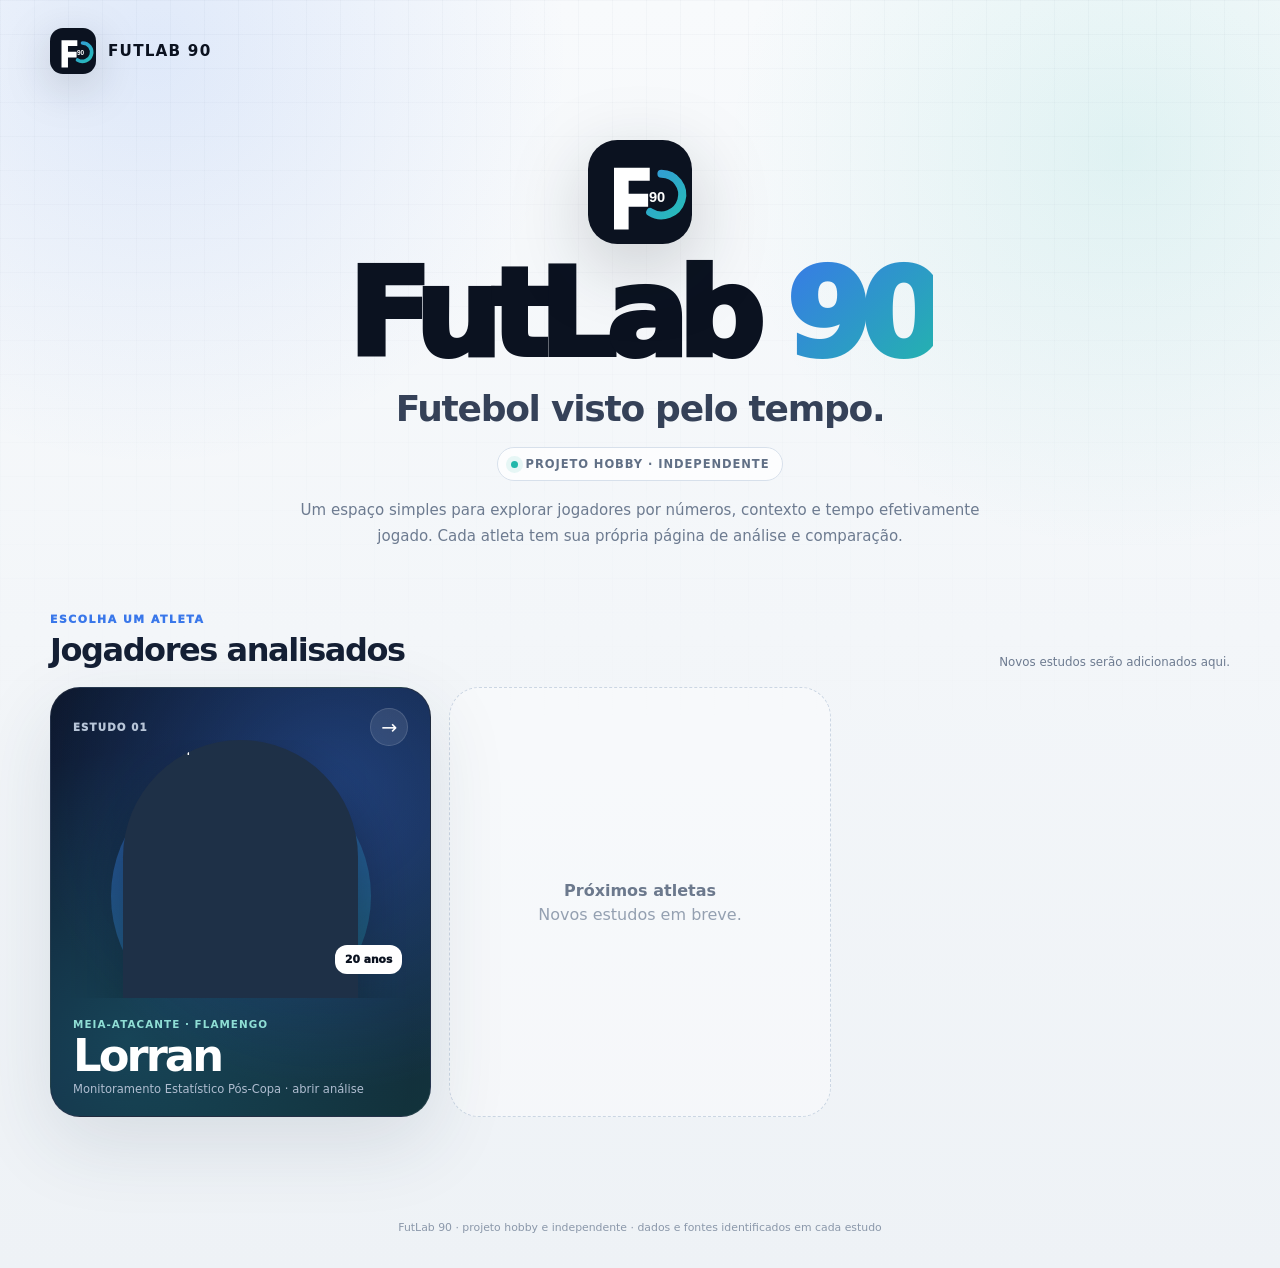
==== index.html @ 08f6fdc8 "feat: add FutLab 90 home" ====
<!doctype html>
<html lang="pt-BR">
<head>
  <meta charset="utf-8">
  <meta name="viewport" content="width=device-width,initial-scale=1">
  <meta name="description" content="FutLab 90 — futebol visto pelo tempo. Projeto hobby independente de análise estatística de jogadores.">
  <meta name="theme-color" content="#0b1220">
  <title>FutLab 90 — Futebol visto pelo tempo</title>
  <meta property="og:title" content="FutLab 90 — Futebol visto pelo tempo">
  <meta property="og:description" content="Projeto hobby independente para explorar jogadores por dados, contexto e tempo de jogo.">
  <meta property="og:type" content="website">
  <link rel="icon" href="assets/futlab90-mark.svg" type="image/svg+xml">
  <style>
    :root{--bg:#eef2f6;--ink:#0b1220;--text:#152035;--muted:#6d7b90;--line:#d8e1ec;--blue:#3977ea;--teal:#22b7aa;--card:#fff;--shadow:0 26px 80px rgba(35,54,82,.12);--max:1180px}
    *{box-sizing:border-box}
    html,body{min-height:100%}
    body{margin:0;font-family:Inter,ui-sans-serif,system-ui,-apple-system,BlinkMacSystemFont,"Segoe UI",sans-serif;color:var(--text);background:radial-gradient(circle at 12% 4%,rgba(57,119,234,.13),transparent 26rem),radial-gradient(circle at 88% 12%,rgba(34,183,170,.11),transparent 25rem),linear-gradient(180deg,#f8fafc 0%,var(--bg) 100%);-webkit-font-smoothing:antialiased}
    body:before{content:"";position:fixed;inset:0;pointer-events:none;background-image:linear-gradient(rgba(45,69,104,.028) 1px,transparent 1px),linear-gradient(90deg,rgba(45,69,104,.028) 1px,transparent 1px);background-size:34px 34px;mask-image:linear-gradient(to bottom,#000,transparent 85%)}
    .shell{width:min(var(--max),calc(100% - 40px));margin:0 auto;position:relative;z-index:1}
    header{padding:28px 0}
    .mini-brand{display:flex;align-items:center;gap:12px;color:var(--ink);text-decoration:none;width:max-content}
    .mini-brand svg{width:46px;height:46px;filter:drop-shadow(0 12px 22px rgba(11,18,32,.18))}
    .mini-brand strong{font-size:.95rem;letter-spacing:.08em;text-transform:uppercase}
    main{padding:38px 0 80px}
    .hero{text-align:center;max-width:880px;margin:0 auto}
    .mark{width:104px;height:104px;margin:0 auto 20px;filter:drop-shadow(0 22px 38px rgba(11,18,32,.2))}
    .wordmark{font-size:clamp(4rem,10vw,7.6rem);line-height:.84;letter-spacing:-.085em;font-weight:950;color:var(--ink);margin:0}
    .wordmark span{background:linear-gradient(135deg,var(--blue),var(--teal));-webkit-background-clip:text;background-clip:text;color:transparent}
    .tagline{margin:22px 0 0;font-size:clamp(1.35rem,3vw,2.25rem);letter-spacing:-.035em;font-weight:800;color:#354158}
    .hobby{display:inline-flex;align-items:center;gap:8px;margin-top:18px;padding:9px 13px;border-radius:999px;border:1px solid #d7e0eb;background:rgba(255,255,255,.74);color:#617086;font-size:.72rem;font-weight:850;letter-spacing:.08em;text-transform:uppercase}
    .hobby:before{content:"";width:7px;height:7px;border-radius:50%;background:var(--teal);box-shadow:0 0 0 5px rgba(34,183,170,.1)}
    .intro{max-width:680px;margin:17px auto 0;color:var(--muted);font-size:.94rem;line-height:1.7}
    .players{margin-top:64px}
    .players-head{display:flex;align-items:end;justify-content:space-between;gap:20px;margin-bottom:18px}
    .players-head small{display:block;color:var(--blue);font-size:.68rem;font-weight:950;text-transform:uppercase;letter-spacing:.14em;margin-bottom:5px}
    .players-head h2{margin:0;font-size:2rem;letter-spacing:-.045em}
    .players-head span{color:var(--muted);font-size:.74rem}
    .grid{display:grid;grid-template-columns:repeat(3,minmax(0,1fr));gap:18px}
    .player-card{grid-column:span 1;position:relative;min-height:430px;border-radius:30px;overflow:hidden;text-decoration:none;color:#fff;background:linear-gradient(145deg,#0c172b,#142541 58%,#12333b);box-shadow:var(--shadow);border:1px solid rgba(255,255,255,.08);transition:transform .22s ease,box-shadow .22s ease}
    .player-card:hover{transform:translateY(-5px);box-shadow:0 34px 90px rgba(35,54,82,.2)}
    .player-card:before{content:"";position:absolute;inset:0;background:radial-gradient(circle at 74% 23%,rgba(57,119,234,.35),transparent 19rem),radial-gradient(circle at 20% 82%,rgba(34,183,170,.21),transparent 18rem)}
    .player-top{position:absolute;z-index:4;left:22px;right:22px;top:20px;display:flex;justify-content:space-between;align-items:center}
    .study{font-size:.64rem;font-weight:950;letter-spacing:.11em;text-transform:uppercase;color:#b7c5d8}
    .open{width:38px;height:38px;border-radius:50%;display:grid;place-items:center;background:rgba(255,255,255,.1);border:1px solid rgba(255,255,255,.13);font-size:1.2rem}
    .photo-stage{position:absolute;inset:52px 0 118px;display:grid;place-items:end center;overflow:hidden}
    .photo-stage:before{content:"";position:absolute;width:260px;height:260px;border-radius:50%;background:linear-gradient(145deg,rgba(57,119,234,.7),rgba(34,183,170,.4));filter:blur(.2px);opacity:.7;bottom:-28px}
    .photo{position:relative;z-index:2;width:235px;height:288px;object-fit:cover;object-position:center 10%;border-radius:118px 118px 32px 32px;filter:saturate(.92) contrast(1.03);box-shadow:0 24px 55px rgba(0,0,0,.3);background:#20324b}
    .age{position:absolute;z-index:3;right:28px;bottom:24px;background:white;color:var(--ink);font-size:.67rem;font-weight:950;padding:8px 10px;border-radius:12px}
    .player-info{position:absolute;z-index:4;left:22px;right:22px;bottom:20px}
    .player-info small{display:block;color:#8fded5;font-size:.65rem;font-weight:900;text-transform:uppercase;letter-spacing:.1em}
    .player-info h3{font-size:2.8rem;letter-spacing:-.065em;line-height:.9;margin:6px 0 6px}
    .player-info p{margin:0;color:#afbdd0;font-size:.72rem}
    .coming{min-height:430px;border:1px dashed #cbd6e3;border-radius:30px;display:grid;place-items:center;text-align:center;color:#94a0b1;background:rgba(255,255,255,.38)}
    .coming b{display:block;color:#6c798d;font-size:1rem;margin-bottom:5px}
    footer{padding:24px 0 34px;text-align:center;color:#8b98aa;font-size:.68rem}
    @media(max-width:900px){.grid{grid-template-columns:1fr 1fr}.player-card{grid-column:span 1}}
    @media(max-width:640px){.shell{width:min(100% - 24px,var(--max))}header{padding:18px 0}.mini-brand strong{font-size:.8rem}main{padding-top:28px}.mark{width:80px;height:80px}.wordmark{font-size:4.1rem}.tagline{font-size:1.4rem;margin-top:16px}.intro{font-size:.84rem}.players{margin-top:45px}.players-head{display:block}.players-head span{display:block;margin-top:5px}.grid{grid-template-columns:1fr}.player-card,.coming{min-height:410px}.photo{width:215px;height:267px}}
  </style>
</head>
<body>
  <header><div class="shell"><a class="mini-brand" href="index.html" aria-label="FutLab 90"><svg viewBox="0 0 64 64" aria-hidden="true"><defs><linearGradient id="flg" x1="8" y1="8" x2="56" y2="56" gradientUnits="userSpaceOnUse"><stop stop-color="#3d7bf0"/><stop offset="1" stop-color="#25c2b4"/></linearGradient></defs><rect width="64" height="64" rx="18" fill="#0b1220"/><path d="M16 17h22v8H25v8h12v8H25v14h-9V17Z" fill="white"/><path d="M45.2 20.8a12.8 12.8 0 1 1-6.9 23.6" fill="none" stroke="url(#flg)" stroke-width="5" stroke-linecap="round"/><text x="42.5" y="38" fill="white" font-size="9" font-weight="900" text-anchor="middle" font-family="Arial,sans-serif">90</text></svg><strong>FutLab 90</strong></a></div></header>
  <main>
    <div class="shell">
      <section class="hero" aria-labelledby="titulo">
        <div class="mark"><svg viewBox="0 0 64 64" aria-hidden="true"><defs><linearGradient id="flg" x1="8" y1="8" x2="56" y2="56" gradientUnits="userSpaceOnUse"><stop stop-color="#3d7bf0"/><stop offset="1" stop-color="#25c2b4"/></linearGradient></defs><rect width="64" height="64" rx="18" fill="#0b1220"/><path d="M16 17h22v8H25v8h12v8H25v14h-9V17Z" fill="white"/><path d="M45.2 20.8a12.8 12.8 0 1 1-6.9 23.6" fill="none" stroke="url(#flg)" stroke-width="5" stroke-linecap="round"/><text x="42.5" y="38" fill="white" font-size="9" font-weight="900" text-anchor="middle" font-family="Arial,sans-serif">90</text></svg></div>
        <h1 class="wordmark" id="titulo">FutLab <span>90</span></h1>
        <p class="tagline">Futebol visto pelo tempo.</p>
        <div class="hobby">Projeto hobby · independente</div>
        <p class="intro">Um espaço simples para explorar jogadores por números, contexto e tempo efetivamente jogado. Cada atleta tem sua própria página de análise e comparação.</p>
      </section>

      <section class="players" aria-labelledby="jogadores">
        <div class="players-head"><div><small>Escolha um atleta</small><h2 id="jogadores">Jogadores analisados</h2></div><span>Novos estudos serão adicionados aqui.</span></div>
        <div class="grid">
          <a class="player-card" href="jogadores/lorran/" aria-label="Abrir análise de Lorran">
            <div class="player-top"><span class="study">Estudo 01</span><span class="open">→</span></div>
            <div class="photo-stage"><img class="photo" src="assets/lorran.png" alt="Lorran" loading="eager"><span class="age">20 anos</span></div>
            <div class="player-info"><small>Meia-atacante · Flamengo</small><h3>Lorran</h3><p>Monitoramento Estatístico Pós-Copa · abrir análise</p></div>
          </a>
          <div class="coming"><div><b>Próximos atletas</b><span>Novos estudos em breve.</span></div></div>
        </div>
      </section>
    </div>
  </main>
  <footer><div class="shell">FutLab 90 · projeto hobby e independente · dados e fontes identificados em cada estudo</div></footer>
</body>
</html>
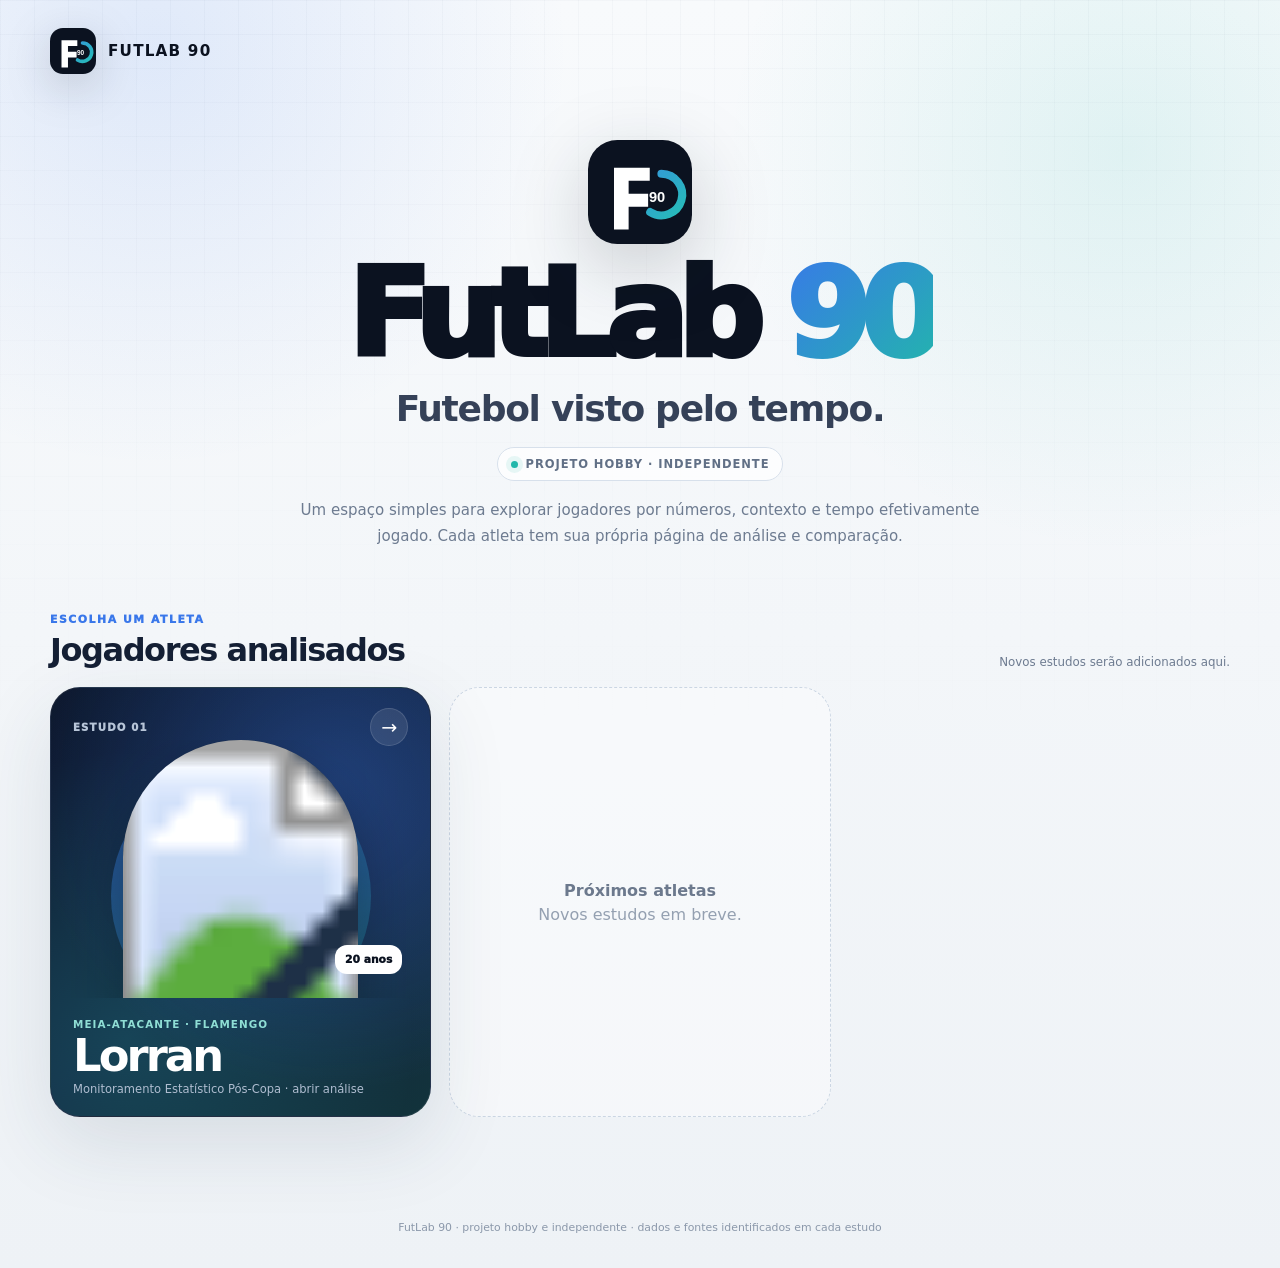
==== commit 054e4a0b: "assets: use bundled Lorran portrait on home" ====
--- a/index.html
+++ b/index.html
@@ -74,7 +74,7 @@
         <div class="grid">
           <a class="player-card" href="jogadores/lorran/" aria-label="Abrir análise de Lorran">
             <div class="player-top"><span class="study">Estudo 01</span><span class="open">→</span></div>
-            <div class="photo-stage"><img class="photo" src="assets/lorran.png" alt="Lorran" loading="eager"><span class="age">20 anos</span></div>
+            <div class="photo-stage"><img class="photo" src="assets/lorran.svg" alt="Lorran" loading="eager"><span class="age">20 anos</span></div>
             <div class="player-info"><small>Meia-atacante · Flamengo</small><h3>Lorran</h3><p>Monitoramento Estatístico Pós-Copa · abrir análise</p></div>
           </a>
           <div class="coming"><div><b>Próximos atletas</b><span>Novos estudos em breve.</span></div></div>
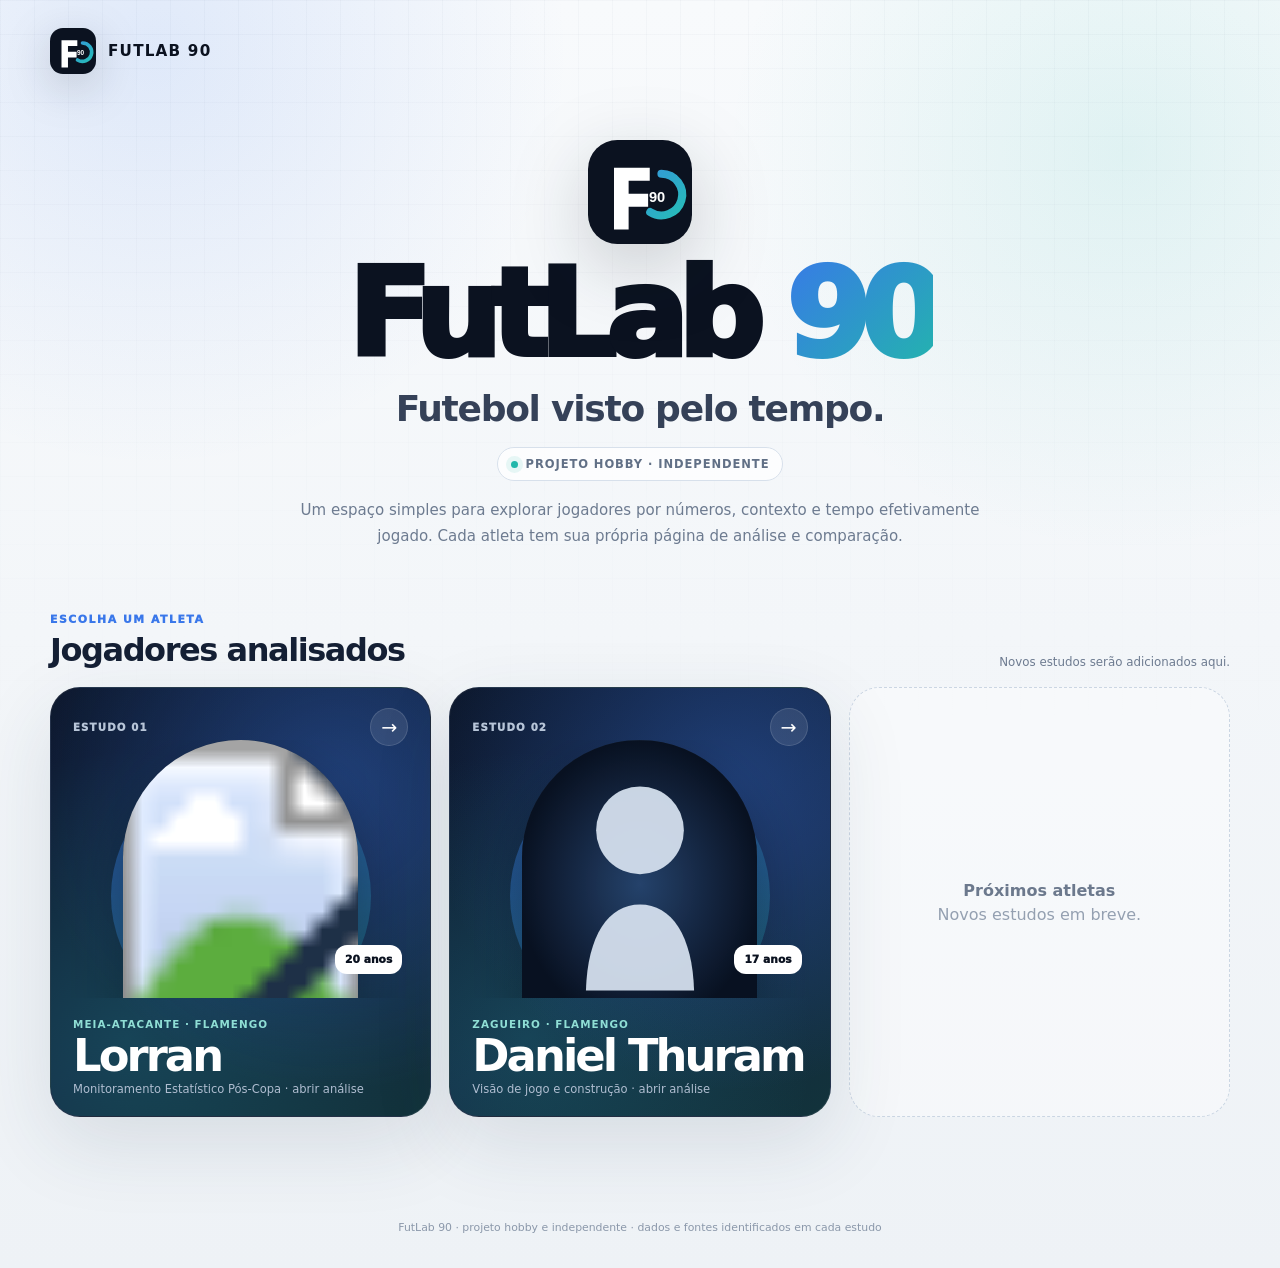
==== commit 2e89369d: "feat: add Daniel Thuram to FutLab 90 home" ====
--- a/index.html
+++ b/index.html
@@ -12,76 +12,13 @@
   <link rel="icon" href="assets/futlab90-mark.svg" type="image/svg+xml">
   <style>
     :root{--bg:#eef2f6;--ink:#0b1220;--text:#152035;--muted:#6d7b90;--line:#d8e1ec;--blue:#3977ea;--teal:#22b7aa;--card:#fff;--shadow:0 26px 80px rgba(35,54,82,.12);--max:1180px}
-    *{box-sizing:border-box}
-    html,body{min-height:100%}
-    body{margin:0;font-family:Inter,ui-sans-serif,system-ui,-apple-system,BlinkMacSystemFont,"Segoe UI",sans-serif;color:var(--text);background:radial-gradient(circle at 12% 4%,rgba(57,119,234,.13),transparent 26rem),radial-gradient(circle at 88% 12%,rgba(34,183,170,.11),transparent 25rem),linear-gradient(180deg,#f8fafc 0%,var(--bg) 100%);-webkit-font-smoothing:antialiased}
-    body:before{content:"";position:fixed;inset:0;pointer-events:none;background-image:linear-gradient(rgba(45,69,104,.028) 1px,transparent 1px),linear-gradient(90deg,rgba(45,69,104,.028) 1px,transparent 1px);background-size:34px 34px;mask-image:linear-gradient(to bottom,#000,transparent 85%)}
-    .shell{width:min(var(--max),calc(100% - 40px));margin:0 auto;position:relative;z-index:1}
-    header{padding:28px 0}
-    .mini-brand{display:flex;align-items:center;gap:12px;color:var(--ink);text-decoration:none;width:max-content}
-    .mini-brand svg{width:46px;height:46px;filter:drop-shadow(0 12px 22px rgba(11,18,32,.18))}
-    .mini-brand strong{font-size:.95rem;letter-spacing:.08em;text-transform:uppercase}
-    main{padding:38px 0 80px}
-    .hero{text-align:center;max-width:880px;margin:0 auto}
-    .mark{width:104px;height:104px;margin:0 auto 20px;filter:drop-shadow(0 22px 38px rgba(11,18,32,.2))}
-    .wordmark{font-size:clamp(4rem,10vw,7.6rem);line-height:.84;letter-spacing:-.085em;font-weight:950;color:var(--ink);margin:0}
-    .wordmark span{background:linear-gradient(135deg,var(--blue),var(--teal));-webkit-background-clip:text;background-clip:text;color:transparent}
-    .tagline{margin:22px 0 0;font-size:clamp(1.35rem,3vw,2.25rem);letter-spacing:-.035em;font-weight:800;color:#354158}
-    .hobby{display:inline-flex;align-items:center;gap:8px;margin-top:18px;padding:9px 13px;border-radius:999px;border:1px solid #d7e0eb;background:rgba(255,255,255,.74);color:#617086;font-size:.72rem;font-weight:850;letter-spacing:.08em;text-transform:uppercase}
-    .hobby:before{content:"";width:7px;height:7px;border-radius:50%;background:var(--teal);box-shadow:0 0 0 5px rgba(34,183,170,.1)}
-    .intro{max-width:680px;margin:17px auto 0;color:var(--muted);font-size:.94rem;line-height:1.7}
-    .players{margin-top:64px}
-    .players-head{display:flex;align-items:end;justify-content:space-between;gap:20px;margin-bottom:18px}
-    .players-head small{display:block;color:var(--blue);font-size:.68rem;font-weight:950;text-transform:uppercase;letter-spacing:.14em;margin-bottom:5px}
-    .players-head h2{margin:0;font-size:2rem;letter-spacing:-.045em}
-    .players-head span{color:var(--muted);font-size:.74rem}
-    .grid{display:grid;grid-template-columns:repeat(3,minmax(0,1fr));gap:18px}
-    .player-card{grid-column:span 1;position:relative;min-height:430px;border-radius:30px;overflow:hidden;text-decoration:none;color:#fff;background:linear-gradient(145deg,#0c172b,#142541 58%,#12333b);box-shadow:var(--shadow);border:1px solid rgba(255,255,255,.08);transition:transform .22s ease,box-shadow .22s ease}
-    .player-card:hover{transform:translateY(-5px);box-shadow:0 34px 90px rgba(35,54,82,.2)}
-    .player-card:before{content:"";position:absolute;inset:0;background:radial-gradient(circle at 74% 23%,rgba(57,119,234,.35),transparent 19rem),radial-gradient(circle at 20% 82%,rgba(34,183,170,.21),transparent 18rem)}
-    .player-top{position:absolute;z-index:4;left:22px;right:22px;top:20px;display:flex;justify-content:space-between;align-items:center}
-    .study{font-size:.64rem;font-weight:950;letter-spacing:.11em;text-transform:uppercase;color:#b7c5d8}
-    .open{width:38px;height:38px;border-radius:50%;display:grid;place-items:center;background:rgba(255,255,255,.1);border:1px solid rgba(255,255,255,.13);font-size:1.2rem}
-    .photo-stage{position:absolute;inset:52px 0 118px;display:grid;place-items:end center;overflow:hidden}
-    .photo-stage:before{content:"";position:absolute;width:260px;height:260px;border-radius:50%;background:linear-gradient(145deg,rgba(57,119,234,.7),rgba(34,183,170,.4));filter:blur(.2px);opacity:.7;bottom:-28px}
-    .photo{position:relative;z-index:2;width:235px;height:288px;object-fit:cover;object-position:center 10%;border-radius:118px 118px 32px 32px;filter:saturate(.92) contrast(1.03);box-shadow:0 24px 55px rgba(0,0,0,.3);background:#20324b}
-    .age{position:absolute;z-index:3;right:28px;bottom:24px;background:white;color:var(--ink);font-size:.67rem;font-weight:950;padding:8px 10px;border-radius:12px}
-    .player-info{position:absolute;z-index:4;left:22px;right:22px;bottom:20px}
-    .player-info small{display:block;color:#8fded5;font-size:.65rem;font-weight:900;text-transform:uppercase;letter-spacing:.1em}
-    .player-info h3{font-size:2.8rem;letter-spacing:-.065em;line-height:.9;margin:6px 0 6px}
-    .player-info p{margin:0;color:#afbdd0;font-size:.72rem}
-    .coming{min-height:430px;border:1px dashed #cbd6e3;border-radius:30px;display:grid;place-items:center;text-align:center;color:#94a0b1;background:rgba(255,255,255,.38)}
-    .coming b{display:block;color:#6c798d;font-size:1rem;margin-bottom:5px}
-    footer{padding:24px 0 34px;text-align:center;color:#8b98aa;font-size:.68rem}
-    @media(max-width:900px){.grid{grid-template-columns:1fr 1fr}.player-card{grid-column:span 1}}
-    @media(max-width:640px){.shell{width:min(100% - 24px,var(--max))}header{padding:18px 0}.mini-brand strong{font-size:.8rem}main{padding-top:28px}.mark{width:80px;height:80px}.wordmark{font-size:4.1rem}.tagline{font-size:1.4rem;margin-top:16px}.intro{font-size:.84rem}.players{margin-top:45px}.players-head{display:block}.players-head span{display:block;margin-top:5px}.grid{grid-template-columns:1fr}.player-card,.coming{min-height:410px}.photo{width:215px;height:267px}}
+    *{box-sizing:border-box}html,body{min-height:100%}body{margin:0;font-family:Inter,ui-sans-serif,system-ui,-apple-system,BlinkMacSystemFont,"Segoe UI",sans-serif;color:var(--text);background:radial-gradient(circle at 12% 4%,rgba(57,119,234,.13),transparent 26rem),radial-gradient(circle at 88% 12%,rgba(34,183,170,.11),transparent 25rem),linear-gradient(180deg,#f8fafc 0%,var(--bg) 100%);-webkit-font-smoothing:antialiased}body:before{content:"";position:fixed;inset:0;pointer-events:none;background-image:linear-gradient(rgba(45,69,104,.028) 1px,transparent 1px),linear-gradient(90deg,rgba(45,69,104,.028) 1px,transparent 1px);background-size:34px 34px;mask-image:linear-gradient(to bottom,#000,transparent 85%)}.shell{width:min(var(--max),calc(100% - 40px));margin:0 auto;position:relative;z-index:1}header{padding:28px 0}.mini-brand{display:flex;align-items:center;gap:12px;color:var(--ink);text-decoration:none;width:max-content}.mini-brand svg{width:46px;height:46px;filter:drop-shadow(0 12px 22px rgba(11,18,32,.18))}.mini-brand strong{font-size:.95rem;letter-spacing:.08em;text-transform:uppercase}main{padding:38px 0 80px}.hero{text-align:center;max-width:880px;margin:0 auto}.mark{width:104px;height:104px;margin:0 auto 20px;filter:drop-shadow(0 22px 38px rgba(11,18,32,.2))}.wordmark{font-size:clamp(4rem,10vw,7.6rem);line-height:.84;letter-spacing:-.085em;font-weight:950;color:var(--ink);margin:0}.wordmark span{background:linear-gradient(135deg,var(--blue),var(--teal));-webkit-background-clip:text;background-clip:text;color:transparent}.tagline{margin:22px 0 0;font-size:clamp(1.35rem,3vw,2.25rem);letter-spacing:-.035em;font-weight:800;color:#354158}.hobby{display:inline-flex;align-items:center;gap:8px;margin-top:18px;padding:9px 13px;border-radius:999px;border:1px solid #d7e0eb;background:rgba(255,255,255,.74);color:#617086;font-size:.72rem;font-weight:850;letter-spacing:.08em;text-transform:uppercase}.hobby:before{content:"";width:7px;height:7px;border-radius:50%;background:var(--teal);box-shadow:0 0 0 5px rgba(34,183,170,.1)}.intro{max-width:680px;margin:17px auto 0;color:var(--muted);font-size:.94rem;line-height:1.7}.players{margin-top:64px}.players-head{display:flex;align-items:end;justify-content:space-between;gap:20px;margin-bottom:18px}.players-head small{display:block;color:var(--blue);font-size:.68rem;font-weight:950;text-transform:uppercase;letter-spacing:.14em;margin-bottom:5px}.players-head h2{margin:0;font-size:2rem;letter-spacing:-.045em}.players-head span{color:var(--muted);font-size:.74rem}.grid{display:grid;grid-template-columns:repeat(3,minmax(0,1fr));gap:18px}.player-card{grid-column:span 1;position:relative;min-height:430px;border-radius:30px;overflow:hidden;text-decoration:none;color:#fff;background:linear-gradient(145deg,#0c172b,#142541 58%,#12333b);box-shadow:var(--shadow);border:1px solid rgba(255,255,255,.08);transition:transform .22s ease,box-shadow .22s ease}.player-card:hover{transform:translateY(-5px);box-shadow:0 34px 90px rgba(35,54,82,.2)}.player-card:before{content:"";position:absolute;inset:0;background:radial-gradient(circle at 74% 23%,rgba(57,119,234,.35),transparent 19rem),radial-gradient(circle at 20% 82%,rgba(34,183,170,.21),transparent 18rem)}.player-top{position:absolute;z-index:4;left:22px;right:22px;top:20px;display:flex;justify-content:space-between;align-items:center}.study{font-size:.64rem;font-weight:950;letter-spacing:.11em;text-transform:uppercase;color:#b7c5d8}.open{width:38px;height:38px;border-radius:50%;display:grid;place-items:center;background:rgba(255,255,255,.1);border:1px solid rgba(255,255,255,.13);font-size:1.2rem}.photo-stage{position:absolute;inset:52px 0 118px;display:grid;place-items:end center;overflow:hidden}.photo-stage:before{content:"";position:absolute;width:260px;height:260px;border-radius:50%;background:linear-gradient(145deg,rgba(57,119,234,.7),rgba(34,183,170,.4));filter:blur(.2px);opacity:.7;bottom:-28px}.photo{position:relative;z-index:2;width:235px;height:288px;object-fit:cover;object-position:center 10%;border-radius:118px 118px 32px 32px;filter:saturate(.92) contrast(1.03);box-shadow:0 24px 55px rgba(0,0,0,.3);background:#20324b}.age{position:absolute;z-index:3;right:28px;bottom:24px;background:white;color:var(--ink);font-size:.67rem;font-weight:950;padding:8px 10px;border-radius:12px}.player-info{position:absolute;z-index:4;left:22px;right:22px;bottom:20px}.player-info small{display:block;color:#8fded5;font-size:.65rem;font-weight:900;text-transform:uppercase;letter-spacing:.1em}.player-info h3{font-size:2.8rem;letter-spacing:-.065em;line-height:.9;margin:6px 0 6px}.player-info p{margin:0;color:#afbdd0;font-size:.72rem}.coming{min-height:430px;border:1px dashed #cbd6e3;border-radius:30px;display:grid;place-items:center;text-align:center;color:#94a0b1;background:rgba(255,255,255,.38)}.coming b{display:block;color:#6c798d;font-size:1rem;margin-bottom:5px}footer{padding:24px 0 34px;text-align:center;color:#8b98aa;font-size:.68rem}@media(max-width:900px){.grid{grid-template-columns:1fr 1fr}.player-card{grid-column:span 1}}@media(max-width:640px){.shell{width:min(100% - 24px,var(--max))}header{padding:18px 0}.mini-brand strong{font-size:.8rem}main{padding-top:28px}.mark{width:80px;height:80px}.wordmark{font-size:4.1rem}.tagline{font-size:1.4rem;margin-top:16px}.intro{font-size:.84rem}.players{margin-top:45px}.players-head{display:block}.players-head span{display:block;margin-top:5px}.grid{grid-template-columns:1fr}.player-card,.coming{min-height:410px}.photo{width:215px;height:267px}}
   </style>
 </head>
 <body>
-  <header><div class="shell"><a class="mini-brand" href="index.html" aria-label="FutLab 90"><svg viewBox="0 0 64 64" aria-hidden="true"><defs><linearGradient id="flg" x1="8" y1="8" x2="56" y2="56" gradientUnits="userSpaceOnUse"><stop stop-color="#3d7bf0"/><stop offset="1" stop-color="#25c2b4"/></linearGradient></defs><rect width="64" height="64" rx="18" fill="#0b1220"/><path d="M16 17h22v8H25v8h12v8H25v14h-9V17Z" fill="white"/><path d="M45.2 20.8a12.8 12.8 0 1 1-6.9 23.6" fill="none" stroke="url(#flg)" stroke-width="5" stroke-linecap="round"/><text x="42.5" y="38" fill="white" font-size="9" font-weight="900" text-anchor="middle" font-family="Arial,sans-serif">90</text></svg><strong>FutLab 90</strong></a></div></header>
-  <main>
-    <div class="shell">
-      <section class="hero" aria-labelledby="titulo">
-        <div class="mark"><svg viewBox="0 0 64 64" aria-hidden="true"><defs><linearGradient id="flg" x1="8" y1="8" x2="56" y2="56" gradientUnits="userSpaceOnUse"><stop stop-color="#3d7bf0"/><stop offset="1" stop-color="#25c2b4"/></linearGradient></defs><rect width="64" height="64" rx="18" fill="#0b1220"/><path d="M16 17h22v8H25v8h12v8H25v14h-9V17Z" fill="white"/><path d="M45.2 20.8a12.8 12.8 0 1 1-6.9 23.6" fill="none" stroke="url(#flg)" stroke-width="5" stroke-linecap="round"/><text x="42.5" y="38" fill="white" font-size="9" font-weight="900" text-anchor="middle" font-family="Arial,sans-serif">90</text></svg></div>
-        <h1 class="wordmark" id="titulo">FutLab <span>90</span></h1>
-        <p class="tagline">Futebol visto pelo tempo.</p>
-        <div class="hobby">Projeto hobby · independente</div>
-        <p class="intro">Um espaço simples para explorar jogadores por números, contexto e tempo efetivamente jogado. Cada atleta tem sua própria página de análise e comparação.</p>
-      </section>
-
-      <section class="players" aria-labelledby="jogadores">
-        <div class="players-head"><div><small>Escolha um atleta</small><h2 id="jogadores">Jogadores analisados</h2></div><span>Novos estudos serão adicionados aqui.</span></div>
-        <div class="grid">
-          <a class="player-card" href="jogadores/lorran/" aria-label="Abrir análise de Lorran">
-            <div class="player-top"><span class="study">Estudo 01</span><span class="open">→</span></div>
-            <div class="photo-stage"><img class="photo" src="assets/lorran.svg" alt="Lorran" loading="eager"><span class="age">20 anos</span></div>
-            <div class="player-info"><small>Meia-atacante · Flamengo</small><h3>Lorran</h3><p>Monitoramento Estatístico Pós-Copa · abrir análise</p></div>
-          </a>
-          <div class="coming"><div><b>Próximos atletas</b><span>Novos estudos em breve.</span></div></div>
-        </div>
-      </section>
-    </div>
-  </main>
-  <footer><div class="shell">FutLab 90 · projeto hobby e independente · dados e fontes identificados em cada estudo</div></footer>
-</body>
-</html>+<header><div class="shell"><a class="mini-brand" href="index.html" aria-label="FutLab 90"><svg viewBox="0 0 64 64" aria-hidden="true"><defs><linearGradient id="flg" x1="8" y1="8" x2="56" y2="56" gradientUnits="userSpaceOnUse"><stop stop-color="#3d7bf0"/><stop offset="1" stop-color="#25c2b4"/></linearGradient></defs><rect width="64" height="64" rx="18" fill="#0b1220"/><path d="M16 17h22v8H25v8h12v8H25v14h-9V17Z" fill="white"/><path d="M45.2 20.8a12.8 12.8 0 1 1-6.9 23.6" fill="none" stroke="url(#flg)" stroke-width="5" stroke-linecap="round"/><text x="42.5" y="38" fill="white" font-size="9" font-weight="900" text-anchor="middle" font-family="Arial,sans-serif">90</text></svg><strong>FutLab 90</strong></a></div></header>
+<main><div class="shell"><section class="hero" aria-labelledby="titulo"><div class="mark"><svg viewBox="0 0 64 64" aria-hidden="true"><defs><linearGradient id="flg2" x1="8" y1="8" x2="56" y2="56" gradientUnits="userSpaceOnUse"><stop stop-color="#3d7bf0"/><stop offset="1" stop-color="#25c2b4"/></linearGradient></defs><rect width="64" height="64" rx="18" fill="#0b1220"/><path d="M16 17h22v8H25v8h12v8H25v14h-9V17Z" fill="white"/><path d="M45.2 20.8a12.8 12.8 0 1 1-6.9 23.6" fill="none" stroke="url(#flg2)" stroke-width="5" stroke-linecap="round"/><text x="42.5" y="38" fill="white" font-size="9" font-weight="900" text-anchor="middle" font-family="Arial,sans-serif">90</text></svg></div><h1 class="wordmark" id="titulo">FutLab <span>90</span></h1><p class="tagline">Futebol visto pelo tempo.</p><div class="hobby">Projeto hobby · independente</div><p class="intro">Um espaço simples para explorar jogadores por números, contexto e tempo efetivamente jogado. Cada atleta tem sua própria página de análise e comparação.</p></section>
+<section class="players" aria-labelledby="jogadores"><div class="players-head"><div><small>Escolha um atleta</small><h2 id="jogadores">Jogadores analisados</h2></div><span>Novos estudos serão adicionados aqui.</span></div><div class="grid">
+<a class="player-card" href="jogadores/lorran/" aria-label="Abrir análise de Lorran"><div class="player-top"><span class="study">Estudo 01</span><span class="open">→</span></div><div class="photo-stage"><img class="photo" src="assets/lorran.svg" alt="Lorran" loading="eager"><span class="age">20 anos</span></div><div class="player-info"><small>Meia-atacante · Flamengo</small><h3>Lorran</h3><p>Monitoramento Estatístico Pós-Copa · abrir análise</p></div></a>
+<a class="player-card" href="jogadores/daniel-thuram/" aria-label="Abrir análise de Daniel Thuram"><div class="player-top"><span class="study">Estudo 02</span><span class="open">→</span></div><div class="photo-stage"><img class="photo" src="https://img.sofascore.com/api/v1/player/2456574/image" onerror="this.onerror=null;this.src='assets/daniel-thuram.svg'" alt="Daniel Thuram" loading="lazy"><span class="age">17 anos</span></div><div class="player-info"><small>Zagueiro · Flamengo</small><h3>Daniel Thuram</h3><p>Visão de jogo e construção · abrir análise</p></div></a>
+<div class="coming"><div><b>Próximos atletas</b><span>Novos estudos em breve.</span></div></div></div></section></div></main><footer><div class="shell">FutLab 90 · projeto hobby e independente · dados e fontes identificados em cada estudo</div></footer></body></html>
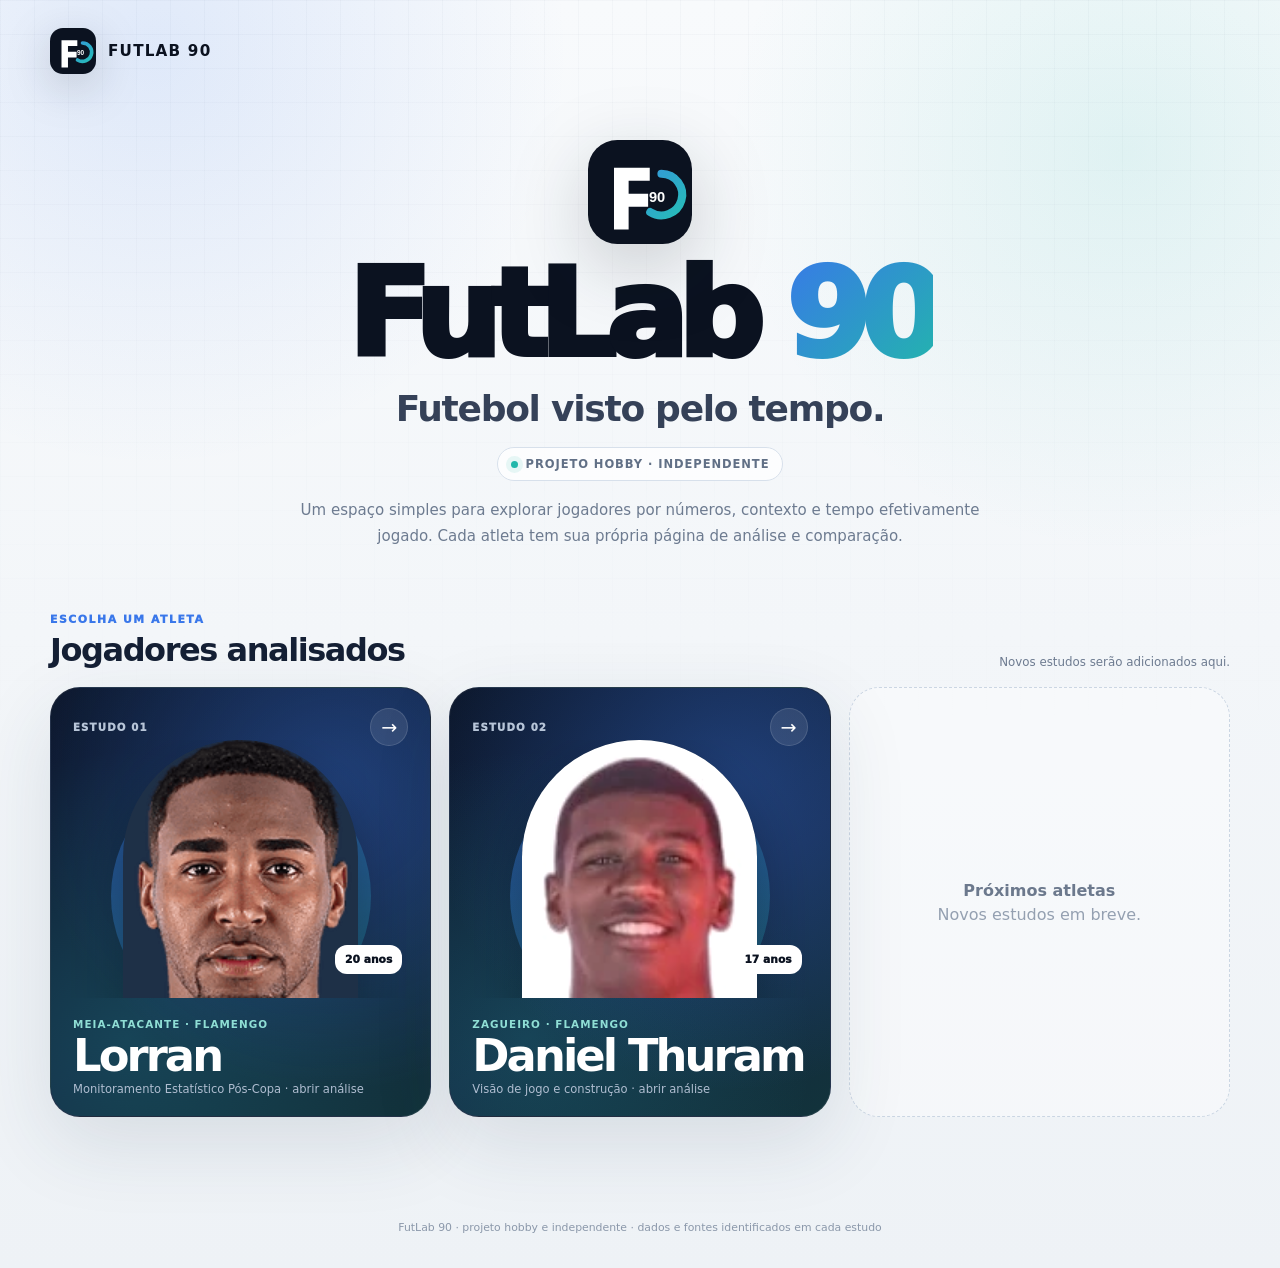
==== commit e42785df: "fix: bundle reliable player portraits" ====
--- a/index.html
+++ b/index.html
@@ -19,6 +19,6 @@
 <header><div class="shell"><a class="mini-brand" href="index.html" aria-label="FutLab 90"><svg viewBox="0 0 64 64" aria-hidden="true"><defs><linearGradient id="flg" x1="8" y1="8" x2="56" y2="56" gradientUnits="userSpaceOnUse"><stop stop-color="#3d7bf0"/><stop offset="1" stop-color="#25c2b4"/></linearGradient></defs><rect width="64" height="64" rx="18" fill="#0b1220"/><path d="M16 17h22v8H25v8h12v8H25v14h-9V17Z" fill="white"/><path d="M45.2 20.8a12.8 12.8 0 1 1-6.9 23.6" fill="none" stroke="url(#flg)" stroke-width="5" stroke-linecap="round"/><text x="42.5" y="38" fill="white" font-size="9" font-weight="900" text-anchor="middle" font-family="Arial,sans-serif">90</text></svg><strong>FutLab 90</strong></a></div></header>
 <main><div class="shell"><section class="hero" aria-labelledby="titulo"><div class="mark"><svg viewBox="0 0 64 64" aria-hidden="true"><defs><linearGradient id="flg2" x1="8" y1="8" x2="56" y2="56" gradientUnits="userSpaceOnUse"><stop stop-color="#3d7bf0"/><stop offset="1" stop-color="#25c2b4"/></linearGradient></defs><rect width="64" height="64" rx="18" fill="#0b1220"/><path d="M16 17h22v8H25v8h12v8H25v14h-9V17Z" fill="white"/><path d="M45.2 20.8a12.8 12.8 0 1 1-6.9 23.6" fill="none" stroke="url(#flg2)" stroke-width="5" stroke-linecap="round"/><text x="42.5" y="38" fill="white" font-size="9" font-weight="900" text-anchor="middle" font-family="Arial,sans-serif">90</text></svg></div><h1 class="wordmark" id="titulo">FutLab <span>90</span></h1><p class="tagline">Futebol visto pelo tempo.</p><div class="hobby">Projeto hobby · independente</div><p class="intro">Um espaço simples para explorar jogadores por números, contexto e tempo efetivamente jogado. Cada atleta tem sua própria página de análise e comparação.</p></section>
 <section class="players" aria-labelledby="jogadores"><div class="players-head"><div><small>Escolha um atleta</small><h2 id="jogadores">Jogadores analisados</h2></div><span>Novos estudos serão adicionados aqui.</span></div><div class="grid">
-<a class="player-card" href="jogadores/lorran/" aria-label="Abrir análise de Lorran"><div class="player-top"><span class="study">Estudo 01</span><span class="open">→</span></div><div class="photo-stage"><img class="photo" src="assets/lorran.svg" alt="Lorran" loading="eager"><span class="age">20 anos</span></div><div class="player-info"><small>Meia-atacante · Flamengo</small><h3>Lorran</h3><p>Monitoramento Estatístico Pós-Copa · abrir análise</p></div></a>
-<a class="player-card" href="jogadores/daniel-thuram/" aria-label="Abrir análise de Daniel Thuram"><div class="player-top"><span class="study">Estudo 02</span><span class="open">→</span></div><div class="photo-stage"><img class="photo" src="https://img.sofascore.com/api/v1/player/2456574/image" onerror="this.onerror=null;this.src='assets/daniel-thuram.svg'" alt="Daniel Thuram" loading="lazy"><span class="age">17 anos</span></div><div class="player-info"><small>Zagueiro · Flamengo</small><h3>Daniel Thuram</h3><p>Visão de jogo e construção · abrir análise</p></div></a>
-<div class="coming"><div><b>Próximos atletas</b><span>Novos estudos em breve.</span></div></div></div></section></div></main><footer><div class="shell">FutLab 90 · projeto hobby e independente · dados e fontes identificados em cada estudo</div></footer></body></html>+<a class="player-card" href="jogadores/lorran/" aria-label="Abrir análise de Lorran"><div class="player-top"><span class="study">Estudo 01</span><span class="open">→</span></div><div class="photo-stage"><img class="photo" src="assets/lorran.png" alt="Lorran" loading="eager"><span class="age">20 anos</span></div><div class="player-info"><small>Meia-atacante · Flamengo</small><h3>Lorran</h3><p>Monitoramento Estatístico Pós-Copa · abrir análise</p></div></a>
+<a class="player-card" href="jogadores/daniel-thuram/" aria-label="Abrir análise de Daniel Thuram"><div class="player-top"><span class="study">Estudo 02</span><span class="open">→</span></div><div class="photo-stage"><img class="photo" src="assets/daniel-thuram.webp" onerror="this.onerror=null;this.src='assets/daniel-thuram.svg'" alt="Daniel Thuram" loading="lazy"><span class="age">17 anos</span></div><div class="player-info"><small>Zagueiro · Flamengo</small><h3>Daniel Thuram</h3><p>Visão de jogo e construção · abrir análise</p></div></a>
+<div class="coming"><div><b>Próximos atletas</b><span>Novos estudos em breve.</span></div></div></div></section></div></main><footer><div class="shell">FutLab 90 · projeto hobby e independente · dados e fontes identificados em cada estudo</div></footer></body></html>
